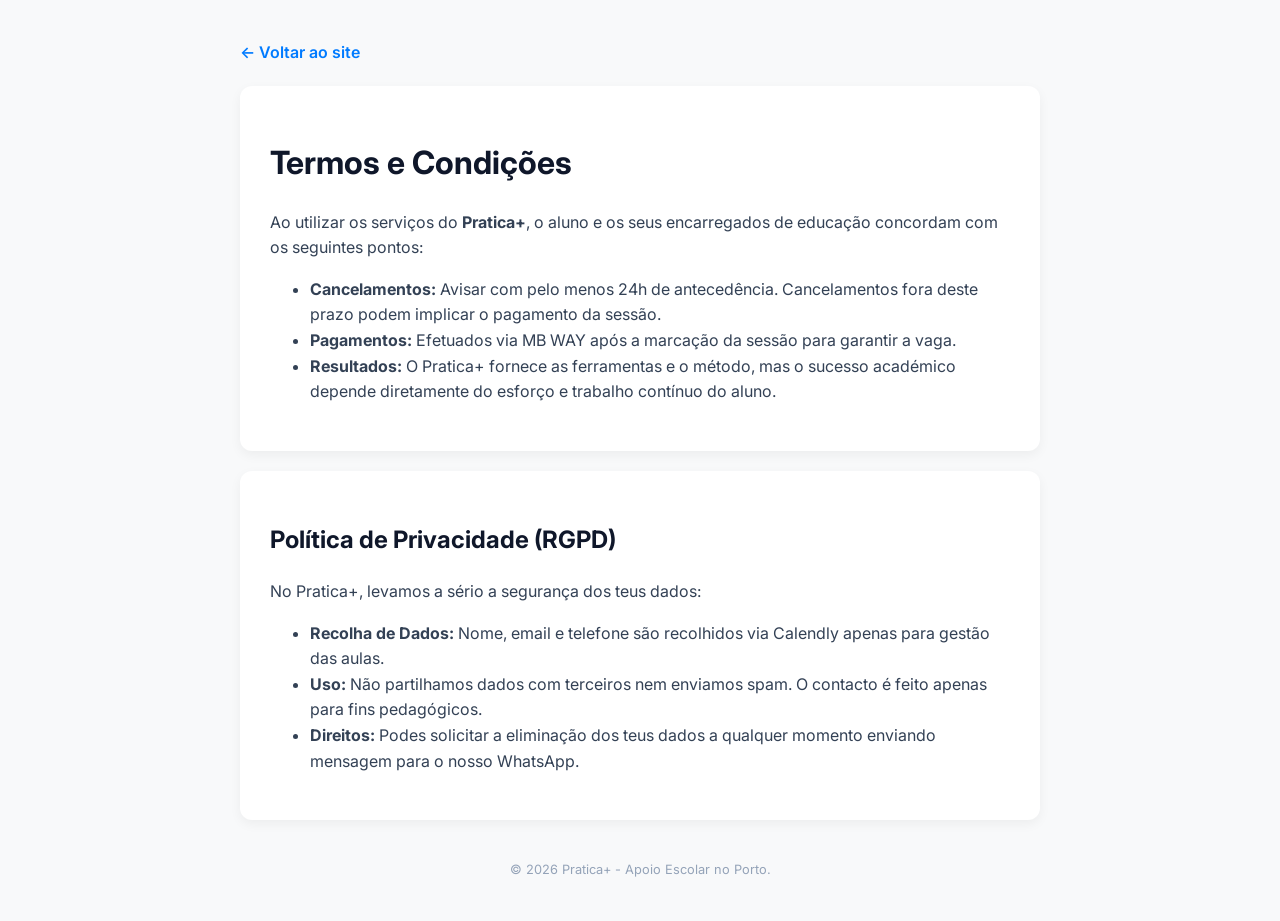
==== termos.html @ 9eb62fa5 "Add files via upload" ====
<!DOCTYPE html>
<html lang="pt">
<head>
    <meta charset="UTF-8">
    <meta name="viewport" content="width=device-width, initial-scale=1.0">
    <title>Termos e Privacidade - Pratica+</title>
    <link href="https://fonts.googleapis.com/css2?family=Inter:wght@400;600;700&display=swap" rel="stylesheet">
    <style>
        body { font-family: 'Inter', sans-serif; line-height: 1.6; color: #334155; max-width: 800px; margin: 0 auto; padding: 40px 20px; background: #f8f9fa; }
        h1, h2 { color: #0f172a; }
        .box { background: white; padding: 30px; border-radius: 12px; box-shadow: 0 4px 12px rgba(0,0,0,0.05); margin-bottom: 20px; }
        .back-link { display: inline-block; margin-bottom: 20px; color: #007bff; text-decoration: none; font-weight: 600; }
    </style>
</head>
<body>
    <a href="index.html" class="back-link">← Voltar ao site</a>
    
    <div class="box">
        <h1>Termos e Condições</h1>
        <p>Ao utilizar os serviços do <strong>Pratica+</strong>, o aluno e os seus encarregados de educação concordam com os seguintes pontos:</p>
        <ul>
            <li><strong>Cancelamentos:</strong> Avisar com pelo menos 24h de antecedência. Cancelamentos fora deste prazo podem implicar o pagamento da sessão.</li>
            <li><strong>Pagamentos:</strong> Efetuados via MB WAY após a marcação da sessão para garantir a vaga.</li>
            <li><strong>Resultados:</strong> O Pratica+ fornece as ferramentas e o método, mas o sucesso académico depende diretamente do esforço e trabalho contínuo do aluno.</li>
        </ul>
    </div>

    <div id="privacidade" class="box">
        <h2>Política de Privacidade (RGPD)</h2>
        <p>No Pratica+, levamos a sério a segurança dos teus dados:</p>
        <ul>
            <li><strong>Recolha de Dados:</strong> Nome, email e telefone são recolhidos via Calendly apenas para gestão das aulas.</li>
            <li><strong>Uso:</strong> Não partilhamos dados com terceiros nem enviamos spam. O contacto é feito apenas para fins pedagógicos.</li>
            <li><strong>Direitos:</strong> Podes solicitar a eliminação dos teus dados a qualquer momento enviando mensagem para o nosso WhatsApp.</li>
        </ul>
    </div>

    <footer style="text-align: center; font-size: 0.8rem; color: #94a3b8; margin-top: 40px;">
        &copy; 2026 Pratica+ - Apoio Escolar no Porto.
    </footer>
</body>
</html>
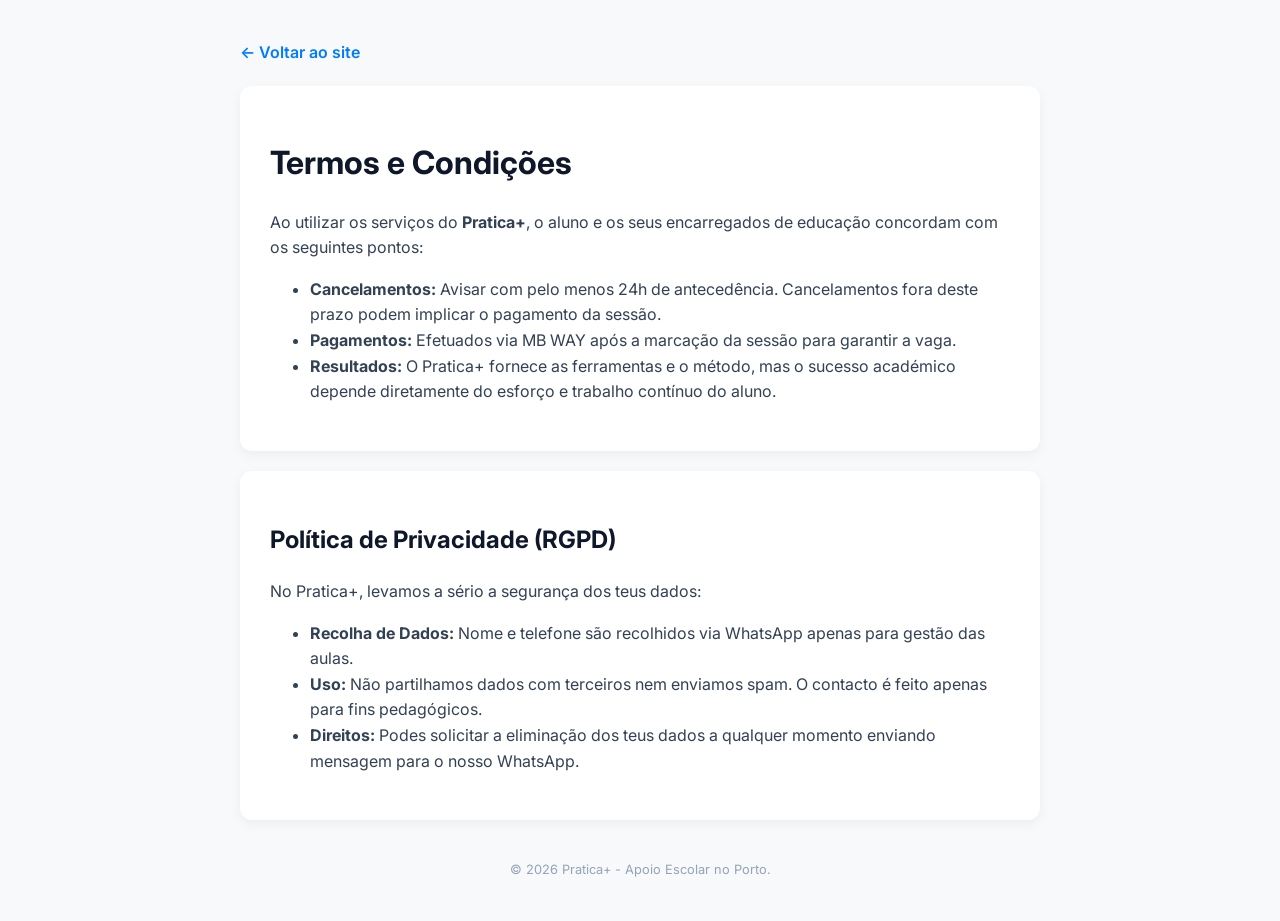
==== commit 2c5b50b2: "Update termos.html" ====
--- a/termos.html
+++ b/termos.html
@@ -29,7 +29,7 @@
         <h2>Política de Privacidade (RGPD)</h2>
         <p>No Pratica+, levamos a sério a segurança dos teus dados:</p>
         <ul>
-            <li><strong>Recolha de Dados:</strong> Nome, email e telefone são recolhidos via Calendly apenas para gestão das aulas.</li>
+            <li><strong>Recolha de Dados:</strong> Nome e telefone são recolhidos via WhatsApp apenas para gestão das aulas.</li>
             <li><strong>Uso:</strong> Não partilhamos dados com terceiros nem enviamos spam. O contacto é feito apenas para fins pedagógicos.</li>
             <li><strong>Direitos:</strong> Podes solicitar a eliminação dos teus dados a qualquer momento enviando mensagem para o nosso WhatsApp.</li>
         </ul>
@@ -39,4 +39,4 @@
         &copy; 2026 Pratica+ - Apoio Escolar no Porto.
     </footer>
 </body>
-</html>+</html>
